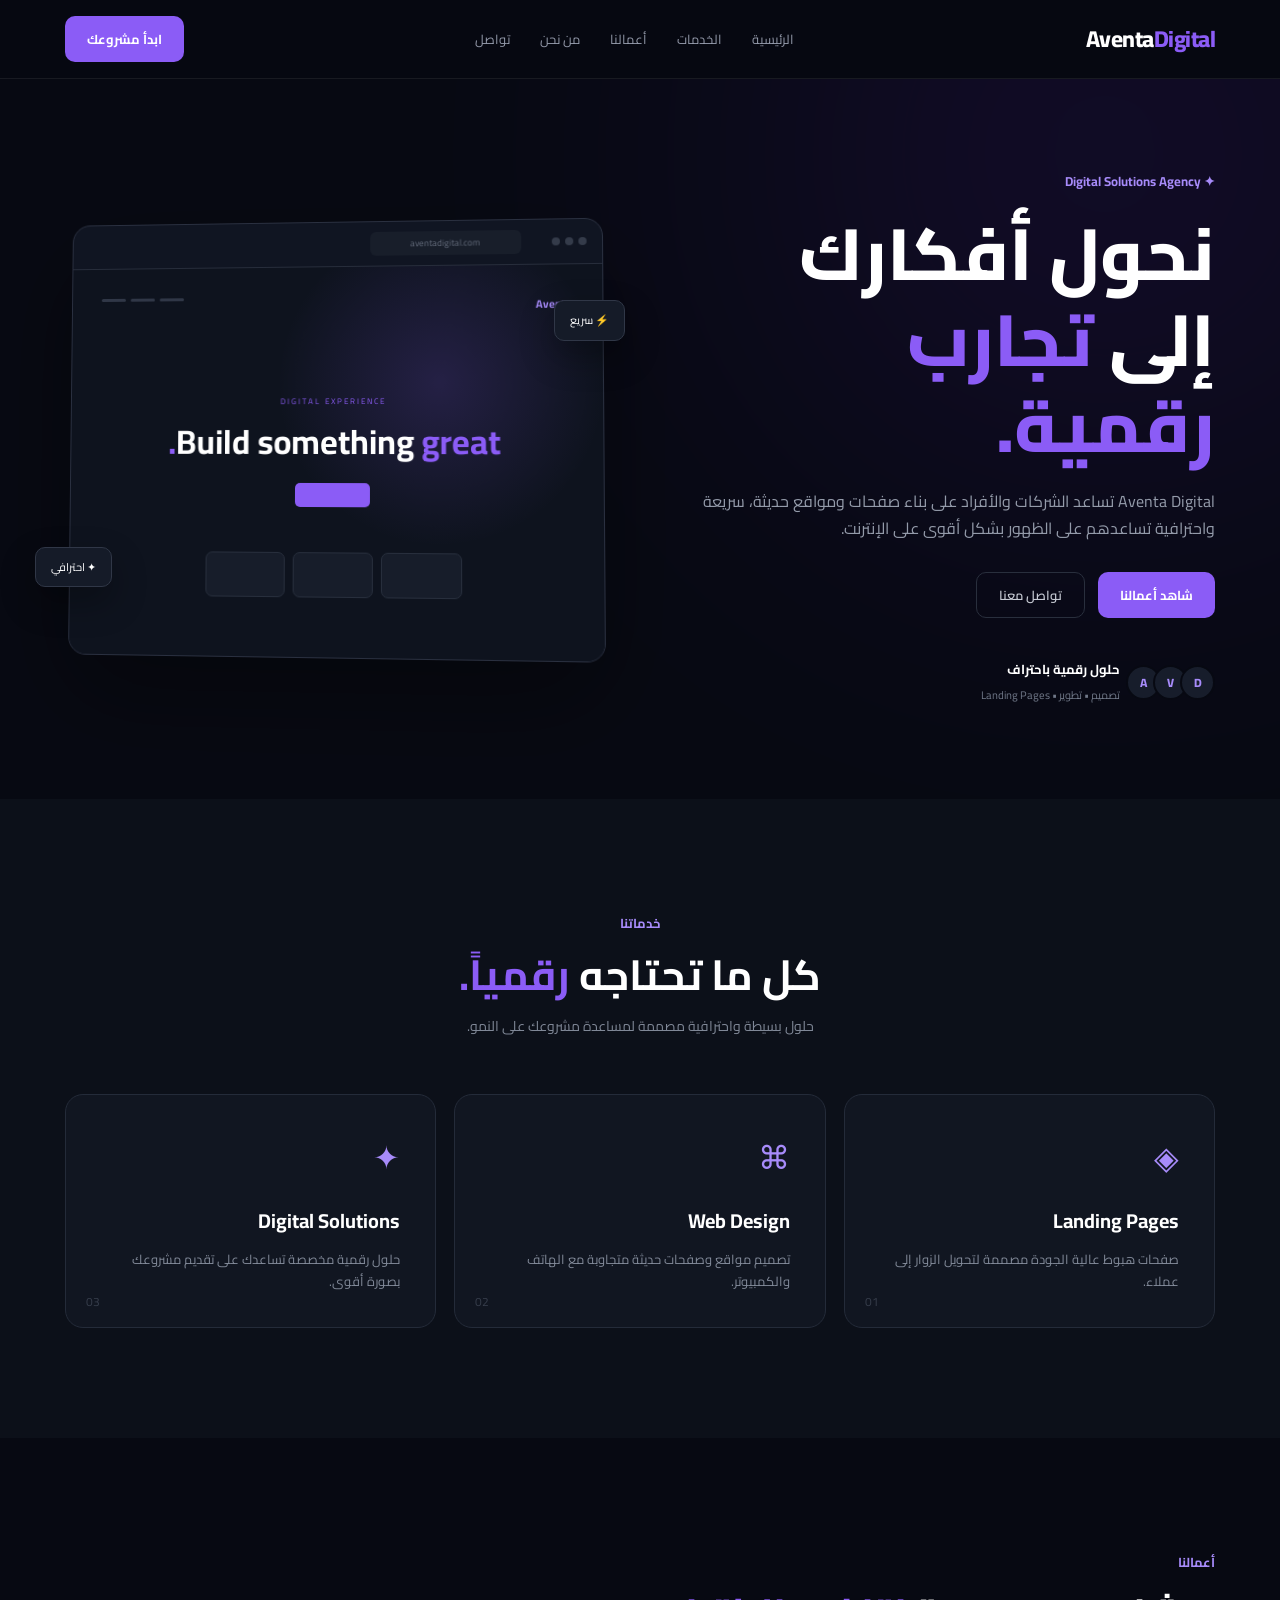
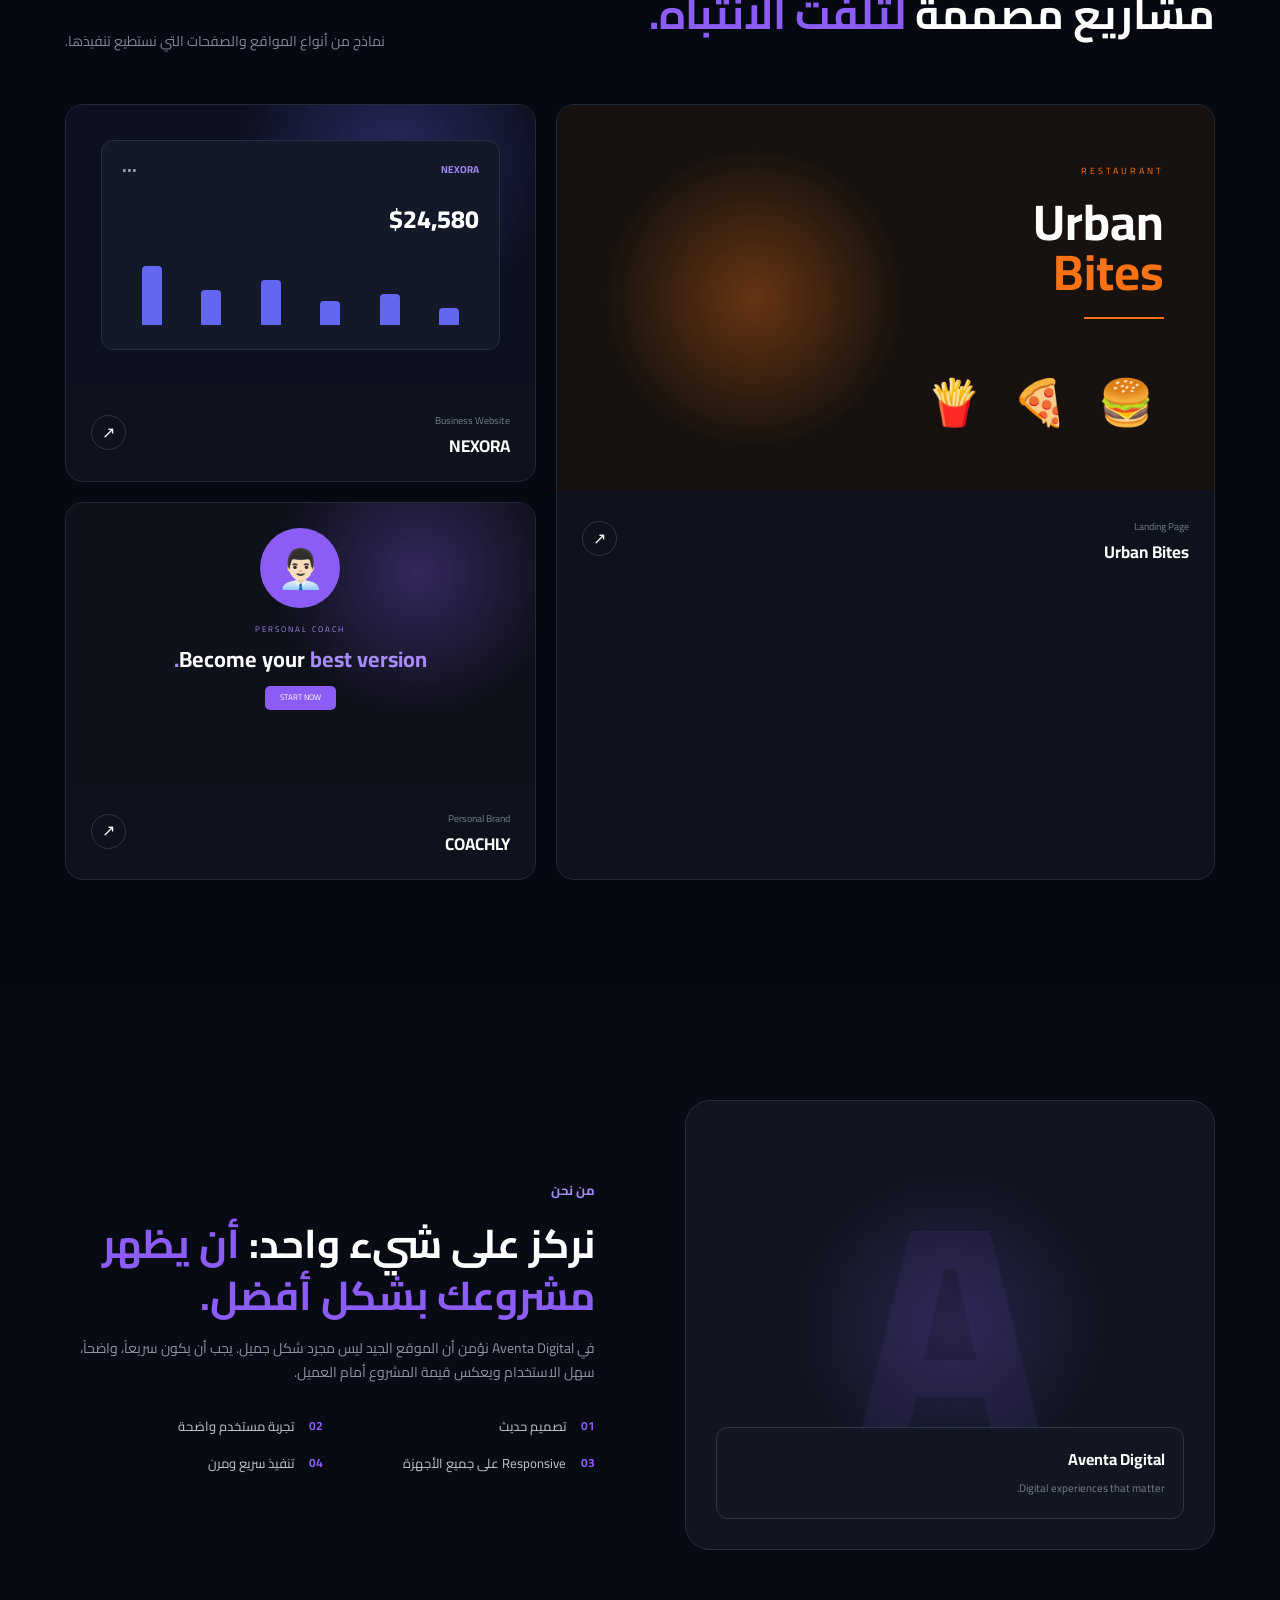
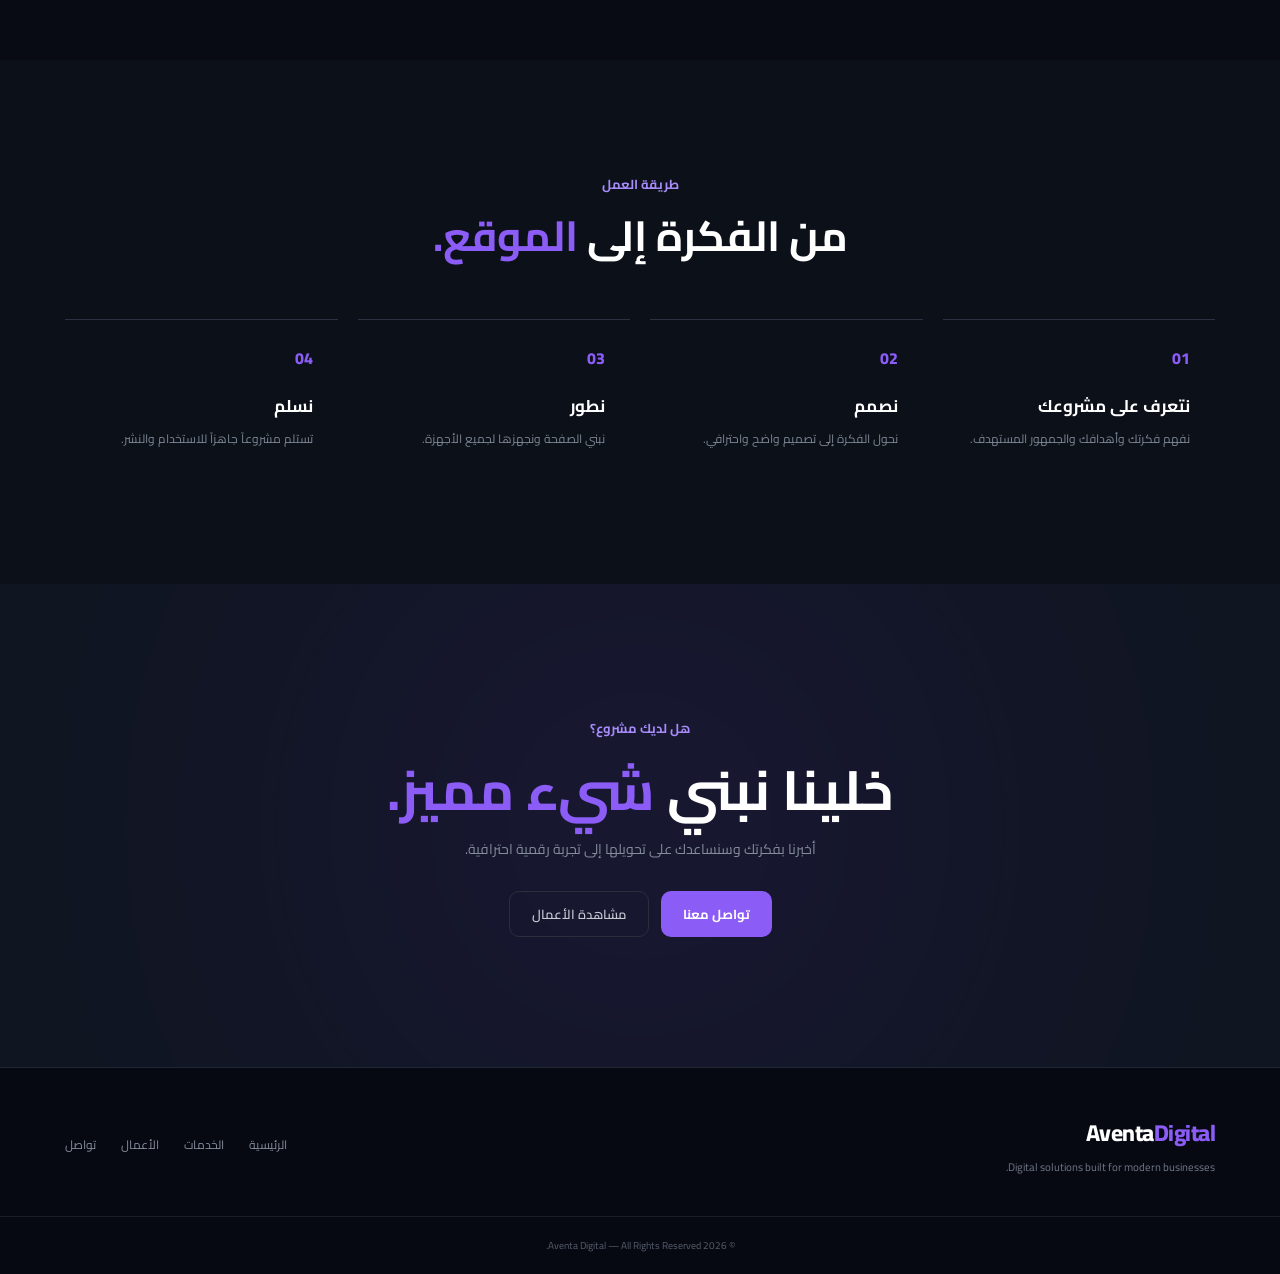
==== index.html @ 5acb4239 "Add files via upload" ====
<!DOCTYPE html>
<html lang="ar" dir="rtl">
<head>
    <meta charset="UTF-8">
    <meta name="viewport" content="width=device-width, initial-scale=1.0">

    <title>Aventa Digital | Digital Agency</title>

    <link rel="stylesheet" href="style.css">
</head>

<body>

<header class="navbar">

    <div class="container nav-content">

        <a href="#home" class="logo">
            Aventa<span>Digital</span>
        </a>

        <nav id="navMenu">
            <a href="#home">الرئيسية</a>
            <a href="#services">الخدمات</a>
            <a href="#projects">أعمالنا</a>
            <a href="#about">من نحن</a>
            <a href="#contact">تواصل</a>
        </nav>

        <a href="#contact" class="nav-btn">
            ابدأ مشروعك
        </a>

        <button class="menu-btn" id="menuBtn">☰</button>

    </div>

</header>


<!-- HERO -->

<section class="hero" id="home">

    <div class="hero-bg"></div>

    <div class="container hero-content">

        <div class="hero-text">

            <div class="badge">
                ✦ Digital Solutions Agency
            </div>

            <h1>
                نحول أفكارك إلى
                <span>تجارب رقمية.</span>
            </h1>

            <p>
                Aventa Digital تساعد الشركات والأفراد على بناء
                صفحات ومواقع حديثة، سريعة واحترافية تساعدهم
                على الظهور بشكل أقوى على الإنترنت.
            </p>

            <div class="hero-buttons">

                <a href="#projects" class="primary-btn">
                    شاهد أعمالنا
                </a>

                <a href="#contact" class="secondary-btn">
                    تواصل معنا
                </a>

            </div>

            <div class="trust">

                <div class="avatars">
                    <span>A</span>
                    <span>V</span>
                    <span>D</span>
                </div>

                <div>
                    <strong>حلول رقمية باحتراف</strong>
                    <small>تصميم • تطوير • Landing Pages</small>
                </div>

            </div>

        </div>


        <div class="hero-visual">

            <div class="browser">

                <div class="browser-top">

                    <div class="dots">
                        <i></i>
                        <i></i>
                        <i></i>
                    </div>

                    <div class="address">
                        aventadigital.com
                    </div>

                </div>

                <div class="browser-body">

                    <div class="mini-nav">
                        <strong>Aventa</strong>

                        <div>
                            <span></span>
                            <span></span>
                            <span></span>
                        </div>
                    </div>

                    <div class="mini-content">

                        <small>DIGITAL EXPERIENCE</small>

                        <h3>
                            Build something
                            <b>great.</b>
                        </h3>

                        <div class="mini-button"></div>

                        <div class="mini-cards">

                            <div></div>
                            <div></div>
                            <div></div>

                        </div>

                    </div>

                </div>

            </div>

            <div class="floating-card card-a">
                ⚡ سريع
            </div>

            <div class="floating-card card-b">
                ✦ احترافي
            </div>

        </div>

    </div>

</section>


<!-- SERVICES -->

<section class="section dark-section" id="services">

    <div class="container">

        <div class="section-heading">

            <span class="section-label">
                خدماتنا
            </span>

            <h2>
                كل ما تحتاجه
                <span>رقمياً.</span>
            </h2>

            <p>
                حلول بسيطة واحترافية مصممة لمساعدة مشروعك على النمو.
            </p>

        </div>


        <div class="services-grid">

            <div class="service-card">

                <div class="icon">◈</div>

                <h3>Landing Pages</h3>

                <p>
                    صفحات هبوط عالية الجودة مصممة لتحويل الزوار
                    إلى عملاء.
                </p>

                <span class="service-number">01</span>

            </div>


            <div class="service-card">

                <div class="icon">⌘</div>

                <h3>Web Design</h3>

                <p>
                    تصميم مواقع وصفحات حديثة متجاوبة مع الهاتف
                    والكمبيوتر.
                </p>

                <span class="service-number">02</span>

            </div>


            <div class="service-card">

                <div class="icon">✦</div>

                <h3>Digital Solutions</h3>

                <p>
                    حلول رقمية مخصصة تساعدك على تقديم مشروعك
                    بصورة أقوى.
                </p>

                <span class="service-number">03</span>

            </div>

        </div>

    </div>

</section>


<!-- PROJECTS -->

<section class="section" id="projects">

    <div class="container">

        <div class="section-top">

            <div>

                <span class="section-label">
                    أعمالنا
                </span>

                <h2>
                    مشاريع مصممة
                    <span>لتلفت الانتباه.</span>
                </h2>

            </div>

            <p>
                نماذج من أنواع المواقع والصفحات التي نستطيع تنفيذها.
            </p>

        </div>


        <div class="projects-grid">

            <!-- PROJECT 1 -->

<a href="projects/restaurant-landing/index.html" class="project project-large">
                <div class="project-preview restaurant">

                    <div class="preview-content">

                        <small>RESTAURANT</small>

                        <h3>
                            Urban<br>
                            <span>Bites</span>
                        </h3>

                        <div class="preview-line"></div>

                        <div class="food-circles">
                            🍔 🍕 🍟
                        </div>

                    </div>

                </div>

                <div class="project-info">

                    <div>
                        <span>Landing Page</span>
                        <h3>Urban Bites</h3>
                    </div>

                    <div class="arrow">↗</div>

                </div>

            </a>


            <!-- PROJECT 2 -->

<a href="projects/nexora/index.html" class="project">
                <div class="project-preview nexora">

                    <div class="dashboard">

                        <div class="dash-top">
                            <b>NEXORA</b>
                            <span>•••</span>
                        </div>

                        <div class="dash-number">
                            $24,580
                        </div>

                        <div class="chart">
                            <span></span>
                            <span></span>
                            <span></span>
                            <span></span>
                            <span></span>
                            <span></span>
                        </div>

                    </div>

                </div>

                <div class="project-info">

                    <div>
                        <span>Business Website</span>
                        <h3>NEXORA</h3>
                    </div>

                    <div class="arrow">↗</div>

                </div>

            </a>


            <!-- PROJECT 3 -->

<a href="projects/coachly/index.html" class="project">
                <div class="project-preview coachly">

                    <div class="coach-preview">

                        <div class="coach-circle">
                            👨🏻‍💼
                        </div>

                        <small>PERSONAL COACH</small>

                        <h3>
                            Become your
                            <span>best version.</span>
                        </h3>

                        <div class="coach-button">
                            START NOW
                        </div>

                    </div>

                </div>

                <div class="project-info">

                    <div>
                        <span>Personal Brand</span>
                        <h3>COACHLY</h3>
                    </div>

                    <div class="arrow">↗</div>

                </div>

            </a>

        </div>

    </div>

</section>


<!-- ABOUT -->

<section class="section about-section" id="about">

    <div class="container about-grid">

        <div class="about-visual">

            <div class="big-letter">
                A
            </div>

            <div class="about-card">

                <strong>Aventa Digital</strong>

                <span>
                    Digital experiences that matter.
                </span>

            </div>

        </div>


        <div class="about-text">

            <span class="section-label">
                من نحن
            </span>

            <h2>
                نركز على شيء واحد:
                <span>أن يظهر مشروعك بشكل أفضل.</span>
            </h2>

            <p>
                في Aventa Digital نؤمن أن الموقع الجيد ليس مجرد
                شكل جميل. يجب أن يكون سريعاً، واضحاً، سهل الاستخدام
                ويعكس قيمة المشروع أمام العميل.
            </p>

            <div class="about-list">

                <div>
                    <b>01</b>
                    <span>تصميم حديث</span>
                </div>

                <div>
                    <b>02</b>
                    <span>تجربة مستخدم واضحة</span>
                </div>

                <div>
                    <b>03</b>
                    <span>Responsive على جميع الأجهزة</span>
                </div>

                <div>
                    <b>04</b>
                    <span>تنفيذ سريع ومرن</span>
                </div>

            </div>

        </div>

    </div>

</section>


<!-- PROCESS -->

<section class="section dark-section">

    <div class="container">

        <div class="section-heading">

            <span class="section-label">
                طريقة العمل
            </span>

            <h2>
                من الفكرة إلى
                <span>الموقع.</span>
            </h2>

        </div>


        <div class="process">

            <div class="process-item">

                <div class="number">01</div>

                <h3>نتعرف على مشروعك</h3>

                <p>
                    نفهم فكرتك وأهدافك والجمهور المستهدف.
                </p>

            </div>


            <div class="process-item">

                <div class="number">02</div>

                <h3>نصمم</h3>

                <p>
                    نحول الفكرة إلى تصميم واضح واحترافي.
                </p>

            </div>


            <div class="process-item">

                <div class="number">03</div>

                <h3>نطور</h3>

                <p>
                    نبني الصفحة ونجهزها لجميع الأجهزة.
                </p>

            </div>


            <div class="process-item">

                <div class="number">04</div>

                <h3>نسلم</h3>

                <p>
                    تستلم مشروعاً جاهزاً للاستخدام والنشر.
                </p>

            </div>

        </div>

    </div>

</section>


<!-- CTA -->

<section class="cta" id="contact">

    <div class="cta-glow"></div>

    <div class="container cta-content">

        <span class="section-label">
            هل لديك مشروع؟
        </span>

        <h2>
            خلينا نبني
            <span>شيء مميز.</span>
        </h2>

        <p>
            أخبرنا بفكرتك وسنساعدك على تحويلها إلى تجربة رقمية
            احترافية.
        </p>

        <div class="cta-buttons">

            <a href="mailto:hello@aventadigital.com" class="primary-btn">
                تواصل معنا
            </a>

            <a href="#projects" class="secondary-btn">
                مشاهدة الأعمال
            </a>

        </div>

    </div>

</section>


<!-- FOOTER -->

<footer>

    <div class="container footer-content">

        <div>

            <div class="logo">
                Aventa<span>Digital</span>
            </div>

            <p>
                Digital solutions built for modern businesses.
            </p>

        </div>


        <div class="footer-links">

            <a href="#home">الرئيسية</a>
            <a href="#services">الخدمات</a>
            <a href="#projects">الأعمال</a>
            <a href="#contact">تواصل</a>

        </div>

    </div>


    <div class="copyright">

        © 2026 Aventa Digital — All Rights Reserved.

    </div>

</footer>


<script src="script.js"></script>

</body>
</html>
---- style.css ----
@import url('https://fonts.googleapis.com/css2?family=Cairo:wght@400;500;600;700;800&display=swap');

* {
    margin: 0;
    padding: 0;
    box-sizing: border-box;
}

html {
    scroll-behavior: smooth;
}

body {
    font-family: 'Cairo', sans-serif;
    background: #070912;
    color: white;
    line-height: 1.7;
}

a {
    color: inherit;
    text-decoration: none;
}

.container {
    width: min(1150px, 92%);
    margin: auto;
}


/* NAVBAR */

.navbar {
    position: sticky;
    top: 0;
    z-index: 999;
    background: rgba(7, 9, 18, .88);
    backdrop-filter: blur(18px);
    border-bottom: 1px solid rgba(255,255,255,.07);
}

.nav-content {
    height: 78px;
    display: flex;
    align-items: center;
    justify-content: space-between;
}

.logo {
    font-size: 23px;
    font-weight: 800;
    letter-spacing: -.5px;
}

.logo span {
    color: #8b5cf6;
}

nav {
    display: flex;
    gap: 30px;
}

nav a {
    color: #939aaa;
    font-size: 13px;
    transition: .3s;
}

nav a:hover {
    color: white;
}

.nav-btn,
.primary-btn {
    background: #8b5cf6;
    padding: 12px 22px;
    border-radius: 10px;
    font-weight: 700;
    font-size: 13px;
    transition: .3s;
}

.nav-btn:hover,
.primary-btn:hover {
    transform: translateY(-3px);
    box-shadow: 0 15px 35px rgba(139,92,246,.25);
}

.menu-btn {
    display: none;
    border: 0;
    background: transparent;
    color: white;
    font-size: 28px;
}


/* HERO */

.hero {
    min-height: 720px;
    display: flex;
    align-items: center;
    position: relative;
    overflow: hidden;
}

.hero-bg {
    position: absolute;
    width: 650px;
    height: 650px;
    border-radius: 50%;
    background: #6d28d9;
    filter: blur(180px);
    opacity: .14;
    top: -250px;
    right: -150px;
}

.hero-content {
    position: relative;
    z-index: 2;
    display: grid;
    grid-template-columns: 1fr 1fr;
    gap: 80px;
    align-items: center;
}

.badge,
.section-label {
    color: #a78bfa;
    font-size: 13px;
    font-weight: 700;
}

.hero h1 {
    font-size: clamp(45px, 6vw, 72px);
    line-height: 1.2;
    margin: 18px 0;
    font-weight: 800;
}

.hero h1 span,
.section-heading h2 span,
.section-top h2 span,
.about-text h2 span,
.cta h2 span {
    color: #8b5cf6;
}

.hero-text > p {
    color: #949baa;
    max-width: 600px;
    font-size: 16px;
}

.hero-buttons {
    display: flex;
    gap: 13px;
    margin-top: 30px;
}

.secondary-btn {
    border: 1px solid #292f3d;
    padding: 11px 22px;
    border-radius: 10px;
    color: #c6cad3;
    font-size: 13px;
    font-weight: 600;
}

.trust {
    margin-top: 40px;
    display: flex;
    align-items: center;
    gap: 14px;
}

.avatars {
    display: flex;
    direction: ltr;
}

.avatars span {
    width: 35px;
    height: 35px;
    border-radius: 50%;
    display: flex;
    align-items: center;
    justify-content: center;
    background: #171d2b;
    border: 2px solid #070912;
    color: #a78bfa;
    font-size: 12px;
    font-weight: 800;
    margin-left: -8px;
}

.trust strong {
    display: block;
    font-size: 13px;
}

.trust small {
    color: #707888;
    font-size: 11px;
}


/* HERO VISUAL */

.hero-visual {
    position: relative;
}

.browser {
    border: 1px solid #2a3040;
    border-radius: 18px;
    overflow: hidden;
    background: #101522;
    box-shadow: 0 40px 100px rgba(0,0,0,.4);
    transform: perspective(1000px) rotateY(-4deg) rotateX(2deg);
}

.browser-top {
    height: 45px;
    border-bottom: 1px solid #272d3b;
    display: flex;
    align-items: center;
    padding: 0 15px;
    gap: 30px;
}

.dots {
    display: flex;
    gap: 5px;
}

.dots i {
    width: 8px;
    height: 8px;
    border-radius: 50%;
    background: #343b4a;
}

.address {
    background: #181e2a;
    border-radius: 6px;
    color: #646c7c;
    font-size: 9px;
    padding: 4px 40px;
}

.browser-body {
    padding: 30px;
    min-height: 390px;
    background:
        radial-gradient(circle at 70% 30%, rgba(139,92,246,.18), transparent 35%),
        #0e131e;
}

.mini-nav {
    display: flex;
    justify-content: space-between;
    font-size: 11px;
}

.mini-nav strong {
    color: #a78bfa;
}

.mini-nav div {
    display: flex;
    gap: 5px;
}

.mini-nav span {
    width: 25px;
    height: 3px;
    background: #303747;
    border-radius: 5px;
}

.mini-content {
    margin-top: 70px;
    text-align: center;
}

.mini-content small {
    color: #8b5cf6;
    font-size: 8px;
    letter-spacing: 2px;
}

.mini-content h3 {
    font-size: 34px;
    line-height: 1.2;
    margin: 10px 0 20px;
}

.mini-content h3 b {
    color: #8b5cf6;
}

.mini-button {
    width: 75px;
    height: 24px;
    margin: auto;
    border-radius: 5px;
    background: #8b5cf6;
}

.mini-cards {
    display: flex;
    justify-content: center;
    gap: 8px;
    margin-top: 45px;
}

.mini-cards div {
    width: 80px;
    height: 45px;
    background: #171d2a;
    border: 1px solid #282f3d;
    border-radius: 7px;
}

.floating-card {
    position: absolute;
    background: #151b28;
    border: 1px solid #303747;
    border-radius: 10px;
    padding: 10px 15px;
    font-size: 11px;
    box-shadow: 0 15px 35px rgba(0,0,0,.3);
}

.card-a {
    right: -25px;
    top: 80px;
}

.card-b {
    left: -30px;
    bottom: 70px;
}


/* GENERAL SECTIONS */

.section {
    padding: 110px 0;
}

.dark-section {
    background: #0c1019;
}

.section-heading {
    text-align: center;
    max-width: 650px;
    margin: 0 auto 55px;
}

.section-heading h2,
.section-top h2 {
    font-size: 42px;
    line-height: 1.3;
    margin: 12px 0;
}

.section-heading p,
.section-top p {
    color: #808897;
    font-size: 14px;
}


/* SERVICES */

.services-grid {
    display: grid;
    grid-template-columns: repeat(3,1fr);
    gap: 18px;
}

.service-card {
    position: relative;
    padding: 35px;
    background: #111621;
    border: 1px solid #242b39;
    border-radius: 18px;
    overflow: hidden;
    transition: .3s;
}

.service-card:hover {
    transform: translateY(-6px);
    border-color: #8b5cf6;
}

.icon {
    font-size: 32px;
    color: #a78bfa;
    margin-bottom: 20px;
}

.service-card h3 {
    font-size: 20px;
}

.service-card p {
    color: #828a99;
    font-size: 13px;
    margin-top: 10px;
}

.service-number {
    position: absolute;
    left: 20px;
    bottom: 15px;
    font-size: 12px;
    color: #363d4b;
}


/* PROJECTS */

.section-top {
    display: flex;
    align-items: end;
    justify-content: space-between;
    margin-bottom: 50px;
}

.section-top p {
    max-width: 350px;
}

.projects-grid {
    display: grid;
    grid-template-columns: 1.4fr 1fr;
    gap: 20px;
}

.project {
    background: #0d121c;
    border: 1px solid #242b39;
    border-radius: 18px;
    overflow: hidden;
    transition: .3s;
}

.project:hover {
    transform: translateY(-7px);
    border-color: #8b5cf6;
}

.project-large {
    grid-row: span 2;
}

.project-preview {
    min-height: 280px;
    position: relative;
    overflow: hidden;
}

.restaurant {
    background:
        radial-gradient(circle at 30% 50%, rgba(249,115,22,.35), transparent 30%),
        #17120f;
}

.preview-content {
    padding: 50px;
}

.preview-content small {
    color: #f97316;
    font-size: 9px;
    letter-spacing: 3px;
}

.preview-content h3 {
    font-size: 50px;
    line-height: 1;
    margin-top: 15px;
}

.preview-content h3 span {
    color: #f97316;
}

.preview-line {
    width: 80px;
    height: 2px;
    background: #f97316;
    margin-top: 20px;
}

.food-circles {
    font-size: 45px;
    margin-top: 45px;
    letter-spacing: 10px;
}

.nexora {
    background:
        radial-gradient(circle at 70% 20%, rgba(99,102,241,.3), transparent 40%),
        #0d1020;
    padding: 35px;
}

.dashboard {
    height: 210px;
    background: #14192a;
    border: 1px solid #292f46;
    border-radius: 12px;
    padding: 20px;
}

.dash-top {
    display: flex;
    justify-content: space-between;
    color: #9ca3af;
    font-size: 10px;
}

.dash-top b {
    color: #a78bfa;
}

.dash-number {
    font-size: 25px;
    font-weight: 800;
    margin-top: 20px;
}

.chart {
    height: 70px;
    display: flex;
    align-items: end;
    justify-content: space-around;
    margin-top: 15px;
}

.chart span {
    width: 20px;
    border-radius: 4px 4px 0 0;
    background: #6366f1;
}

.chart span:nth-child(1) { height: 25%; }
.chart span:nth-child(2) { height: 45%; }
.chart span:nth-child(3) { height: 35%; }
.chart span:nth-child(4) { height: 65%; }
.chart span:nth-child(5) { height: 50%; }
.chart span:nth-child(6) { height: 85%; }

.coachly {
    background:
        radial-gradient(circle at 75% 25%, rgba(139,92,246,.3), transparent 35%),
        #0e101a;
    padding: 25px;
}

.coach-preview {
    text-align: center;
}

.coach-circle {
    width: 80px;
    height: 80px;
    border-radius: 50%;
    background: #8b5cf6;
    display: flex;
    align-items: center;
    justify-content: center;
    font-size: 38px;
    margin: auto;
}

.coach-preview small {
    display: block;
    margin-top: 15px;
    color: #9c8bea;
    font-size: 8px;
    letter-spacing: 2px;
}

.coach-preview h3 {
    font-size: 22px;
    line-height: 1.3;
    margin: 8px 0;
}

.coach-preview h3 span {
    color: #a78bfa;
}

.coach-button {
    display: inline-block;
    padding: 5px 15px;
    background: #8b5cf6;
    border-radius: 5px;
    font-size: 8px;
}

.project-info {
    padding: 20px 25px;
    display: flex;
    align-items: center;
    justify-content: space-between;
}

.project-info span {
    color: #727b8a;
    font-size: 10px;
}

.project-info h3 {
    font-size: 17px;
}

.arrow {
    width: 35px;
    height: 35px;
    border: 1px solid #303747;
    border-radius: 50%;
    display: flex;
    align-items: center;
    justify-content: center;
}


/* ABOUT */

.about-section {
    background: #080b13;
}

.about-grid {
    display: grid;
    grid-template-columns: 1fr 1fr;
    gap: 90px;
    align-items: center;
}

.about-visual {
    height: 450px;
    border: 1px solid #272e3c;
    border-radius: 25px;
    position: relative;
    display: flex;
    align-items: center;
    justify-content: center;
    overflow: hidden;
    background:
        radial-gradient(circle, rgba(139,92,246,.2), transparent 45%),
        #101520;
}

.big-letter {
    font-size: 300px;
    font-weight: 800;
    color: rgba(139,92,246,.08);
}

.about-card {
    position: absolute;
    bottom: 30px;
    right: 30px;
    left: 30px;
    background: rgba(18,23,34,.9);
    border: 1px solid #303747;
    padding: 18px;
    border-radius: 12px;
}

.about-card strong {
    display: block;
}

.about-card span {
    color: #737c8b;
    font-size: 11px;
}

.about-text h2 {
    font-size: 40px;
    line-height: 1.3;
    margin: 15px 0;
}

.about-text > p {
    color: #8c94a2;
    font-size: 14px;
}

.about-list {
    display: grid;
    grid-template-columns: 1fr 1fr;
    gap: 15px;
    margin-top: 30px;
}

.about-list div {
    display: flex;
    align-items: center;
    gap: 15px;
}

.about-list b {
    color: #8b5cf6;
    font-size: 12px;
}

.about-list span {
    font-size: 13px;
    color: #c2c7d0;
}


/* PROCESS */

.process {
    display: grid;
    grid-template-columns: repeat(4,1fr);
    gap: 20px;
}

.process-item {
    padding: 25px;
    border-top: 1px solid #2a3140;
}

.number {
    color: #8b5cf6;
    font-weight: 800;
    margin-bottom: 20px;
}

.process-item h3 {
    font-size: 17px;
}

.process-item p {
    color: #7e8795;
    font-size: 12px;
    margin-top: 8px;
}


/* CTA */

.cta {
    position: relative;
    padding: 130px 0;
    text-align: center;
    overflow: hidden;
    background: #101522;
}

.cta-glow {
    position: absolute;
    width: 500px;
    height: 500px;
    border-radius: 50%;
    background: #7c3aed;
    filter: blur(180px);
    opacity: .15;
    left: 50%;
    top: 50%;
    transform: translate(-50%,-50%);
}

.cta-content {
    position: relative;
}

.cta h2 {
    font-size: 55px;
    line-height: 1.2;
    margin: 15px 0;
}

.cta p {
    color: #858d9d;
    max-width: 600px;
    margin: 0 auto 30px;
    font-size: 14px;
}

.cta-buttons {
    display: flex;
    justify-content: center;
    gap: 12px;
}


/* FOOTER */

footer {
    padding-top: 45px;
    background: #070912;
    border-top: 1px solid #202632;
}

.footer-content {
    display: flex;
    justify-content: space-between;
    align-items: center;
    padding-bottom: 40px;
}

.footer-content p {
    color: #6f7786;
    font-size: 11px;
    margin-top: 5px;
}

.footer-links {
    display: flex;
    gap: 25px;
}

.footer-links a {
    color: #858d9c;
    font-size: 12px;
}

.copyright {
    border-top: 1px solid #181e29;
    padding: 20px;
    text-align: center;
    color: #555d6b;
    font-size: 10px;
}


/* MOBILE */

@media(max-width:850px) {

    nav {
        display: none;
        position: absolute;
        top: 78px;
        right: 0;
        width: 100%;
        background: #0b0f18;
        padding: 25px;
        flex-direction: column;
        gap: 20px;
        border-bottom: 1px solid #252c39;
    }

    nav.active {
        display: flex;
    }

    .nav-btn {
        display: none;
    }

    .menu-btn {
        display: block;
    }

    .hero-content,
    .about-grid {
        grid-template-columns: 1fr;
    }

    .hero {
        padding: 80px 0;
    }

    .hero-content {
        gap: 60px;
    }

    .services-grid {
        grid-template-columns: 1fr;
    }

    .projects-grid {
        grid-template-columns: 1fr;
    }

    .project-large {
        grid-row: auto;
    }

    .section-top {
        flex-direction: column;
        align-items: flex-start;
        gap: 20px;
    }

    .process {
        grid-template-columns: 1fr 1fr;
    }

    .cta h2 {
        font-size: 40px;
    }

    .footer-content {
        flex-direction: column;
        gap: 25px;
        text-align: center;
    }
}


@media(max-width:500px) {

    .hero h1 {
        font-size: 42px;
    }

    .hero-buttons,
    .cta-buttons {
        flex-direction: column;
    }

    .hero-buttons a,
    .cta-buttons a {
        text-align: center;
    }

    .browser-body {
        min-height: 320px;
    }

    .mini-content {
        margin-top: 45px;
    }

    .mini-content h3 {
        font-size: 25px;
    }

    .floating-card {
        display: none;
    }

    .section-heading h2,
    .section-top h2,
    .about-text h2 {
        font-size: 34px;
    }

    .process {
        grid-template-columns: 1fr;
    }

    .about-list {
        grid-template-columns: 1fr;
    }

    .footer-links {
        flex-wrap: wrap;
        justify-content: center;
    }
}
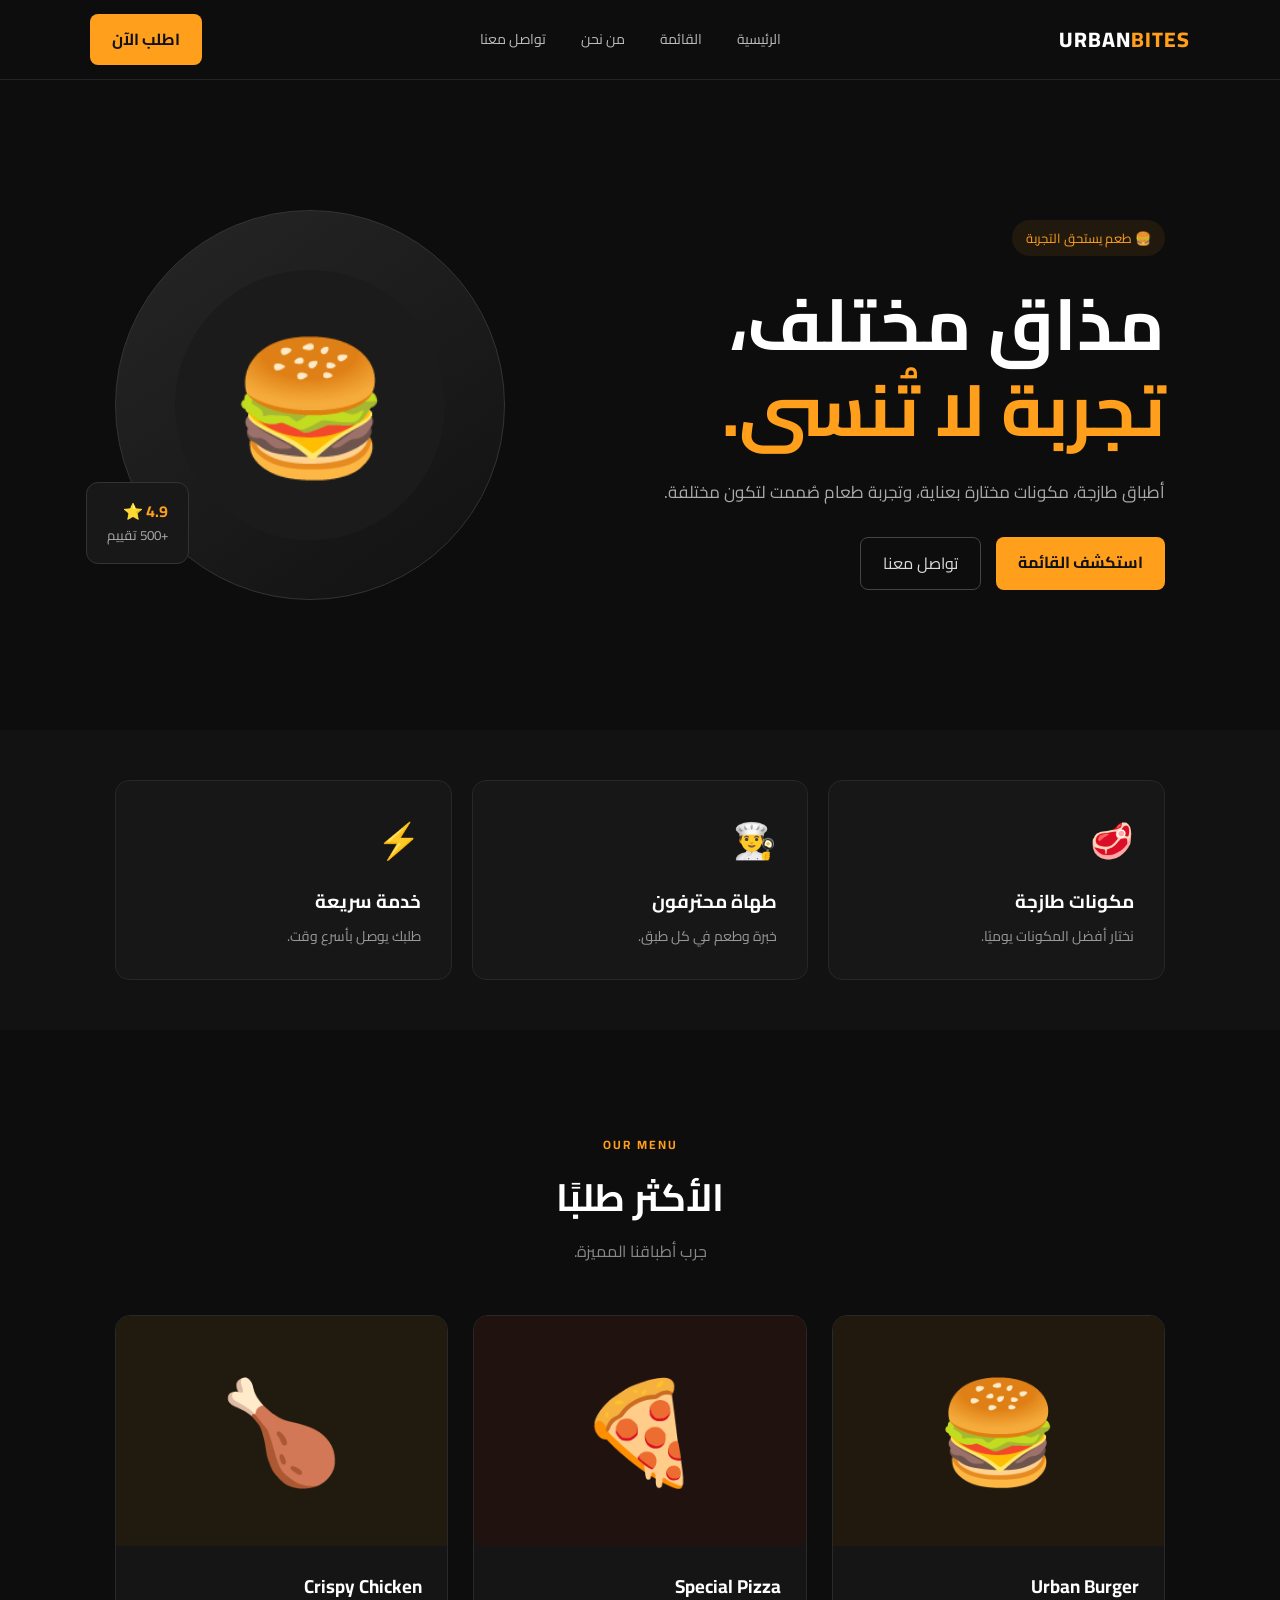
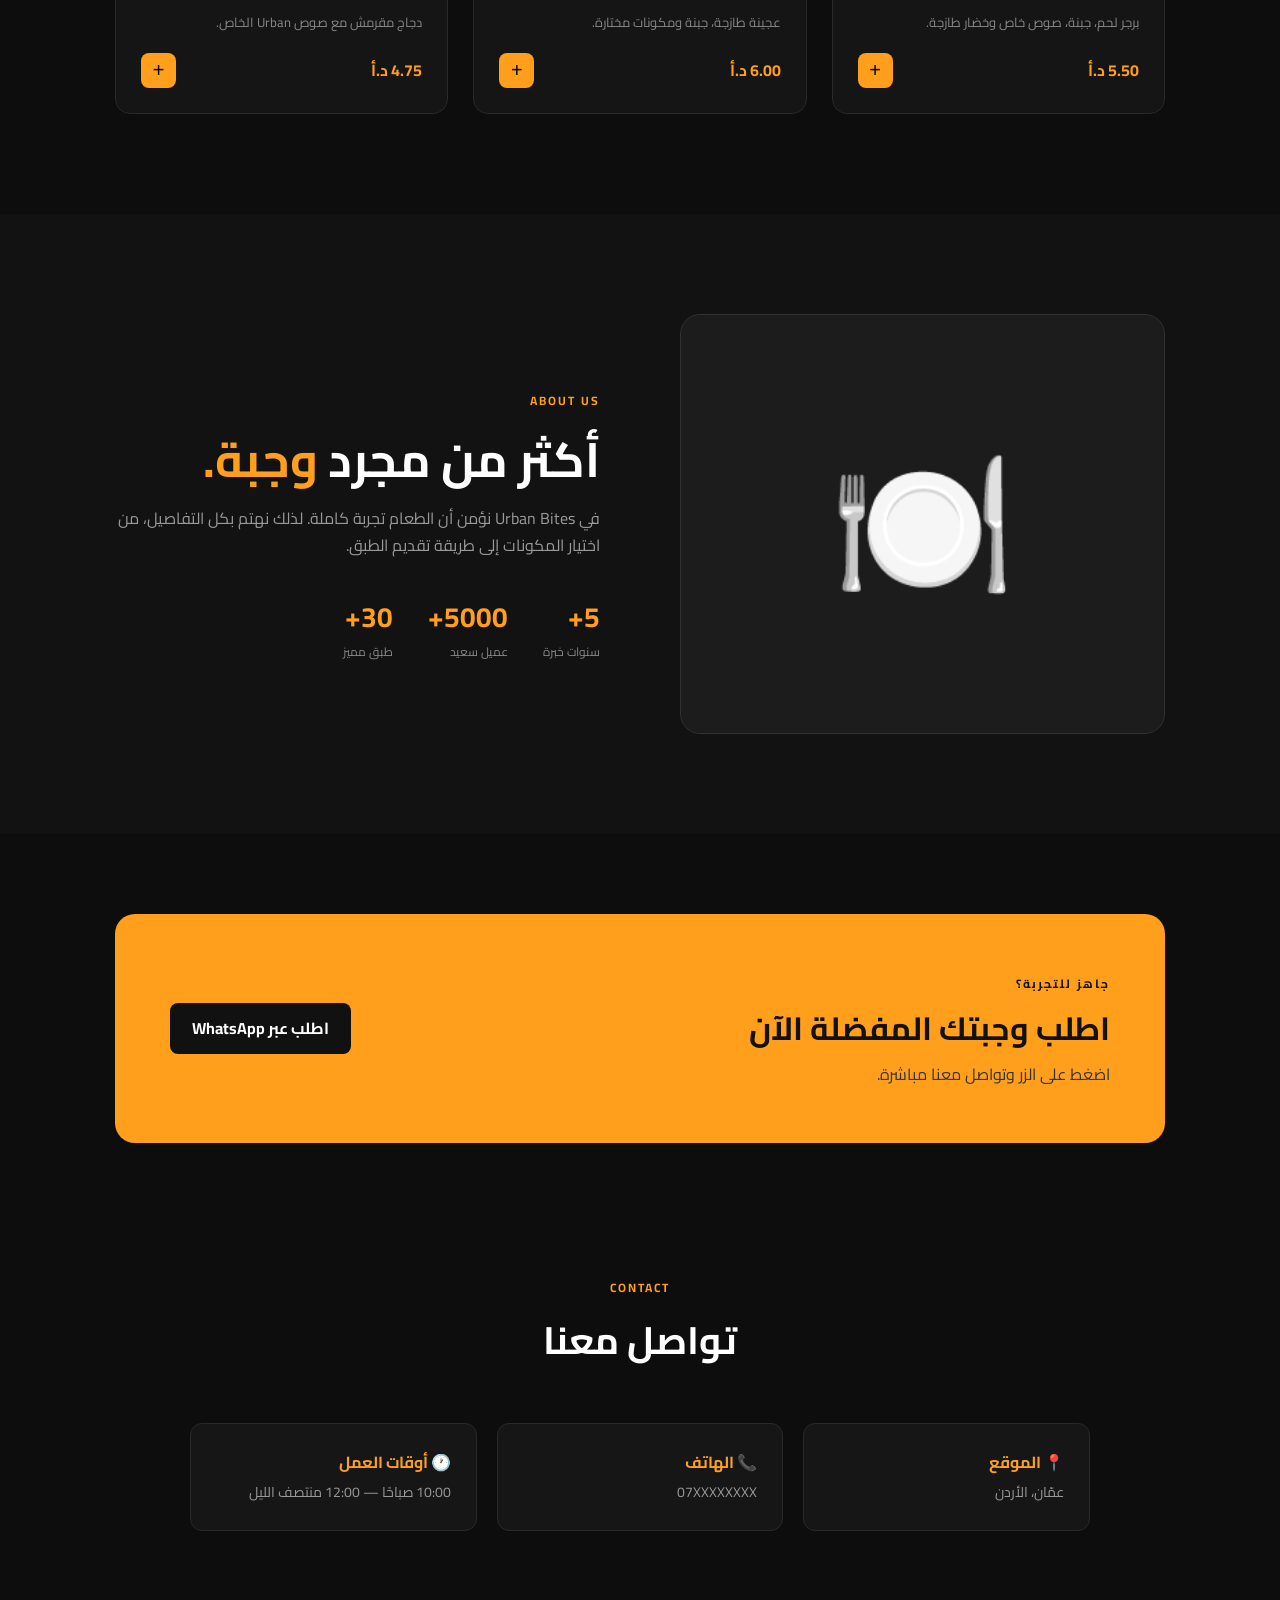
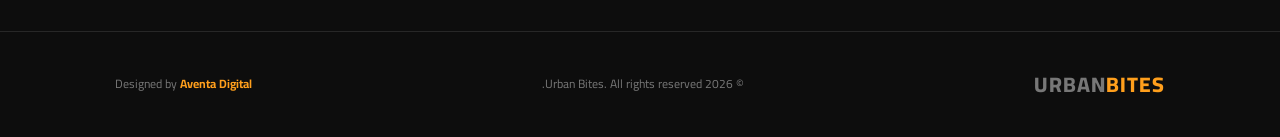
==== commit e7463876: "Add files via upload" ====
--- a/index.html
+++ b/index.html
@@ -4,635 +4,271 @@
     <meta charset="UTF-8">
     <meta name="viewport" content="width=device-width, initial-scale=1.0">
 
-    <title>Aventa Digital | Digital Agency</title>
+    <title>Urban Bites | مطعم عصري</title>
 
     <link rel="stylesheet" href="style.css">
 </head>
 
 <body>
 
-<header class="navbar">
-
-    <div class="container nav-content">
-
-        <a href="#home" class="logo">
-            Aventa<span>Digital</span>
+    <!-- Navbar -->
+    <header class="navbar">
+        <div class="logo">URBAN<span>BITES</span></div>
+
+        <nav id="nav">
+            <a href="#home">الرئيسية</a>
+            <a href="#menu">القائمة</a>
+            <a href="#about">من نحن</a>
+            <a href="#contact">تواصل معنا</a>
+        </nav>
+
+        <a href="#contact" class="nav-btn">اطلب الآن</a>
+
+        <button class="menu-btn" onclick="toggleMenu()">☰</button>
+    </header>
+
+
+    <!-- Hero -->
+    <section class="hero" id="home">
+
+        <div class="hero-content">
+
+            <span class="badge">🍔 طعم يستحق التجربة</span>
+
+            <h1>
+                مذاق مختلف،
+                <span>تجربة لا تُنسى.</span>
+            </h1>
+
+            <p>
+                أطباق طازجة، مكونات مختارة بعناية،
+                وتجربة طعام صُممت لتكون مختلفة.
+            </p>
+
+            <div class="hero-buttons">
+                <a href="#menu" class="primary-btn">استكشف القائمة</a>
+                <a href="#contact" class="secondary-btn">تواصل معنا</a>
+            </div>
+
+        </div>
+
+        <div class="hero-card">
+
+            <div class="food-circle">
+                🍔
+            </div>
+
+            <div class="floating-card">
+                <strong>4.9 ⭐</strong>
+                <small>+500 تقييم</small>
+            </div>
+
+        </div>
+
+    </section>
+
+
+    <!-- Features -->
+    <section class="features">
+
+        <div class="feature">
+            <div class="icon">🥩</div>
+            <h3>مكونات طازجة</h3>
+            <p>نختار أفضل المكونات يوميًا.</p>
+        </div>
+
+        <div class="feature">
+            <div class="icon">👨‍🍳</div>
+            <h3>طهاة محترفون</h3>
+            <p>خبرة وطعم في كل طبق.</p>
+        </div>
+
+        <div class="feature">
+            <div class="icon">⚡</div>
+            <h3>خدمة سريعة</h3>
+            <p>طلبك يوصل بأسرع وقت.</p>
+        </div>
+
+    </section>
+
+
+    <!-- Menu -->
+    <section class="menu-section" id="menu">
+
+        <div class="section-title">
+            <span>OUR MENU</span>
+            <h2>الأكثر طلبًا</h2>
+            <p>جرب أطباقنا المميزة.</p>
+        </div>
+
+        <div class="menu-grid">
+
+            <div class="food-card">
+                <div class="food-image burger">🍔</div>
+
+                <div class="food-info">
+                    <h3>Urban Burger</h3>
+                    <p>برجر لحم، جبنة، صوص خاص وخضار طازجة.</p>
+
+                    <div class="food-bottom">
+                        <strong>5.50 د.أ</strong>
+                        <button>+</button>
+                    </div>
+                </div>
+            </div>
+
+
+            <div class="food-card">
+                <div class="food-image pizza">🍕</div>
+
+                <div class="food-info">
+                    <h3>Special Pizza</h3>
+                    <p>عجينة طازجة، جبنة ومكونات مختارة.</p>
+
+                    <div class="food-bottom">
+                        <strong>6.00 د.أ</strong>
+                        <button>+</button>
+                    </div>
+                </div>
+            </div>
+
+
+            <div class="food-card">
+                <div class="food-image chicken">🍗</div>
+
+                <div class="food-info">
+                    <h3>Crispy Chicken</h3>
+                    <p>دجاج مقرمش مع صوص Urban الخاص.</p>
+
+                    <div class="food-bottom">
+                        <strong>4.75 د.أ</strong>
+                        <button>+</button>
+                    </div>
+                </div>
+            </div>
+
+        </div>
+
+    </section>
+
+
+    <!-- About -->
+    <section class="about" id="about">
+
+        <div class="about-image">
+            🍽️
+        </div>
+
+        <div class="about-content">
+
+            <span>ABOUT US</span>
+
+            <h2>
+                أكثر من مجرد
+                <strong>وجبة.</strong>
+            </h2>
+
+            <p>
+                في Urban Bites نؤمن أن الطعام تجربة كاملة.
+                لذلك نهتم بكل التفاصيل، من اختيار المكونات
+                إلى طريقة تقديم الطبق.
+            </p>
+
+            <div class="stats">
+
+                <div>
+                    <strong>5+</strong>
+                    <span>سنوات خبرة</span>
+                </div>
+
+                <div>
+                    <strong>5000+</strong>
+                    <span>عميل سعيد</span>
+                </div>
+
+                <div>
+                    <strong>30+</strong>
+                    <span>طبق مميز</span>
+                </div>
+
+            </div>
+
+        </div>
+
+    </section>
+
+
+    <!-- CTA -->
+    <section class="cta">
+
+        <div>
+            <span>جاهز للتجربة؟</span>
+
+            <h2>
+                اطلب وجبتك المفضلة الآن
+            </h2>
+
+            <p>
+                اضغط على الزر وتواصل معنا مباشرة.
+            </p>
+        </div>
+
+        <a href="https://wa.me/962700000000" class="primary-btn">
+            اطلب عبر WhatsApp
         </a>
 
-        <nav id="navMenu">
-            <a href="#home">الرئيسية</a>
-            <a href="#services">الخدمات</a>
-            <a href="#projects">أعمالنا</a>
-            <a href="#about">من نحن</a>
-            <a href="#contact">تواصل</a>
-        </nav>
-
-        <a href="#contact" class="nav-btn">
-            ابدأ مشروعك
-        </a>
-
-        <button class="menu-btn" id="menuBtn">☰</button>
-
-    </div>
-
-</header>
-
-
-<!-- HERO -->
-
-<section class="hero" id="home">
-
-    <div class="hero-bg"></div>
-
-    <div class="container hero-content">
-
-        <div class="hero-text">
-
-            <div class="badge">
-                ✦ Digital Solutions Agency
-            </div>
-
-            <h1>
-                نحول أفكارك إلى
-                <span>تجارب رقمية.</span>
-            </h1>
-
-            <p>
-                Aventa Digital تساعد الشركات والأفراد على بناء
-                صفحات ومواقع حديثة، سريعة واحترافية تساعدهم
-                على الظهور بشكل أقوى على الإنترنت.
-            </p>
-
-            <div class="hero-buttons">
-
-                <a href="#projects" class="primary-btn">
-                    شاهد أعمالنا
-                </a>
-
-                <a href="#contact" class="secondary-btn">
-                    تواصل معنا
-                </a>
-
-            </div>
-
-            <div class="trust">
-
-                <div class="avatars">
-                    <span>A</span>
-                    <span>V</span>
-                    <span>D</span>
-                </div>
-
-                <div>
-                    <strong>حلول رقمية باحتراف</strong>
-                    <small>تصميم • تطوير • Landing Pages</small>
-                </div>
-
-            </div>
-
-        </div>
-
-
-        <div class="hero-visual">
-
-            <div class="browser">
-
-                <div class="browser-top">
-
-                    <div class="dots">
-                        <i></i>
-                        <i></i>
-                        <i></i>
-                    </div>
-
-                    <div class="address">
-                        aventadigital.com
-                    </div>
-
-                </div>
-
-                <div class="browser-body">
-
-                    <div class="mini-nav">
-                        <strong>Aventa</strong>
-
-                        <div>
-                            <span></span>
-                            <span></span>
-                            <span></span>
-                        </div>
-                    </div>
-
-                    <div class="mini-content">
-
-                        <small>DIGITAL EXPERIENCE</small>
-
-                        <h3>
-                            Build something
-                            <b>great.</b>
-                        </h3>
-
-                        <div class="mini-button"></div>
-
-                        <div class="mini-cards">
-
-                            <div></div>
-                            <div></div>
-                            <div></div>
-
-                        </div>
-
-                    </div>
-
-                </div>
-
-            </div>
-
-            <div class="floating-card card-a">
-                ⚡ سريع
-            </div>
-
-            <div class="floating-card card-b">
-                ✦ احترافي
-            </div>
-
-        </div>
-
-    </div>
-
-</section>
-
-
-<!-- SERVICES -->
-
-<section class="section dark-section" id="services">
-
-    <div class="container">
-
-        <div class="section-heading">
-
-            <span class="section-label">
-                خدماتنا
-            </span>
-
-            <h2>
-                كل ما تحتاجه
-                <span>رقمياً.</span>
-            </h2>
-
-            <p>
-                حلول بسيطة واحترافية مصممة لمساعدة مشروعك على النمو.
-            </p>
-
-        </div>
-
-
-        <div class="services-grid">
-
-            <div class="service-card">
-
-                <div class="icon">◈</div>
-
-                <h3>Landing Pages</h3>
-
-                <p>
-                    صفحات هبوط عالية الجودة مصممة لتحويل الزوار
-                    إلى عملاء.
-                </p>
-
-                <span class="service-number">01</span>
-
-            </div>
-
-
-            <div class="service-card">
-
-                <div class="icon">⌘</div>
-
-                <h3>Web Design</h3>
-
-                <p>
-                    تصميم مواقع وصفحات حديثة متجاوبة مع الهاتف
-                    والكمبيوتر.
-                </p>
-
-                <span class="service-number">02</span>
-
-            </div>
-
-
-            <div class="service-card">
-
-                <div class="icon">✦</div>
-
-                <h3>Digital Solutions</h3>
-
-                <p>
-                    حلول رقمية مخصصة تساعدك على تقديم مشروعك
-                    بصورة أقوى.
-                </p>
-
-                <span class="service-number">03</span>
-
-            </div>
-
-        </div>
-
-    </div>
-
-</section>
-
-
-<!-- PROJECTS -->
-
-<section class="section" id="projects">
-
-    <div class="container">
-
-        <div class="section-top">
+    </section>
+
+
+    <!-- Contact -->
+    <section class="contact" id="contact">
+
+        <div class="section-title">
+            <span>CONTACT</span>
+            <h2>تواصل معنا</h2>
+        </div>
+
+        <div class="contact-box">
 
             <div>
-
-                <span class="section-label">
-                    أعمالنا
-                </span>
-
-                <h2>
-                    مشاريع مصممة
-                    <span>لتلفت الانتباه.</span>
-                </h2>
-
-            </div>
-
-            <p>
-                نماذج من أنواع المواقع والصفحات التي نستطيع تنفيذها.
-            </p>
-
-        </div>
-
-
-        <div class="projects-grid">
-
-            <!-- PROJECT 1 -->
-
-<a href="projects/restaurant-landing/index.html" class="project project-large">
-                <div class="project-preview restaurant">
-
-                    <div class="preview-content">
-
-                        <small>RESTAURANT</small>
-
-                        <h3>
-                            Urban<br>
-                            <span>Bites</span>
-                        </h3>
-
-                        <div class="preview-line"></div>
-
-                        <div class="food-circles">
-                            🍔 🍕 🍟
-                        </div>
-
-                    </div>
-
-                </div>
-
-                <div class="project-info">
-
-                    <div>
-                        <span>Landing Page</span>
-                        <h3>Urban Bites</h3>
-                    </div>
-
-                    <div class="arrow">↗</div>
-
-                </div>
-
-            </a>
-
-
-            <!-- PROJECT 2 -->
-
-<a href="projects/nexora/index.html" class="project">
-                <div class="project-preview nexora">
-
-                    <div class="dashboard">
-
-                        <div class="dash-top">
-                            <b>NEXORA</b>
-                            <span>•••</span>
-                        </div>
-
-                        <div class="dash-number">
-                            $24,580
-                        </div>
-
-                        <div class="chart">
-                            <span></span>
-                            <span></span>
-                            <span></span>
-                            <span></span>
-                            <span></span>
-                            <span></span>
-                        </div>
-
-                    </div>
-
-                </div>
-
-                <div class="project-info">
-
-                    <div>
-                        <span>Business Website</span>
-                        <h3>NEXORA</h3>
-                    </div>
-
-                    <div class="arrow">↗</div>
-
-                </div>
-
-            </a>
-
-
-            <!-- PROJECT 3 -->
-
-<a href="projects/coachly/index.html" class="project">
-                <div class="project-preview coachly">
-
-                    <div class="coach-preview">
-
-                        <div class="coach-circle">
-                            👨🏻‍💼
-                        </div>
-
-                        <small>PERSONAL COACH</small>
-
-                        <h3>
-                            Become your
-                            <span>best version.</span>
-                        </h3>
-
-                        <div class="coach-button">
-                            START NOW
-                        </div>
-
-                    </div>
-
-                </div>
-
-                <div class="project-info">
-
-                    <div>
-                        <span>Personal Brand</span>
-                        <h3>COACHLY</h3>
-                    </div>
-
-                    <div class="arrow">↗</div>
-
-                </div>
-
-            </a>
-
-        </div>
-
-    </div>
-
-</section>
-
-
-<!-- ABOUT -->
-
-<section class="section about-section" id="about">
-
-    <div class="container about-grid">
-
-        <div class="about-visual">
-
-            <div class="big-letter">
-                A
-            </div>
-
-            <div class="about-card">
-
-                <strong>Aventa Digital</strong>
-
-                <span>
-                    Digital experiences that matter.
-                </span>
-
-            </div>
-
-        </div>
-
-
-        <div class="about-text">
-
-            <span class="section-label">
-                من نحن
-            </span>
-
-            <h2>
-                نركز على شيء واحد:
-                <span>أن يظهر مشروعك بشكل أفضل.</span>
-            </h2>
-
-            <p>
-                في Aventa Digital نؤمن أن الموقع الجيد ليس مجرد
-                شكل جميل. يجب أن يكون سريعاً، واضحاً، سهل الاستخدام
-                ويعكس قيمة المشروع أمام العميل.
-            </p>
-
-            <div class="about-list">
-
-                <div>
-                    <b>01</b>
-                    <span>تصميم حديث</span>
-                </div>
-
-                <div>
-                    <b>02</b>
-                    <span>تجربة مستخدم واضحة</span>
-                </div>
-
-                <div>
-                    <b>03</b>
-                    <span>Responsive على جميع الأجهزة</span>
-                </div>
-
-                <div>
-                    <b>04</b>
-                    <span>تنفيذ سريع ومرن</span>
-                </div>
-
-            </div>
-
-        </div>
-
-    </div>
-
-</section>
-
-
-<!-- PROCESS -->
-
-<section class="section dark-section">
-
-    <div class="container">
-
-        <div class="section-heading">
-
-            <span class="section-label">
-                طريقة العمل
-            </span>
-
-            <h2>
-                من الفكرة إلى
-                <span>الموقع.</span>
-            </h2>
-
-        </div>
-
-
-        <div class="process">
-
-            <div class="process-item">
-
-                <div class="number">01</div>
-
-                <h3>نتعرف على مشروعك</h3>
-
-                <p>
-                    نفهم فكرتك وأهدافك والجمهور المستهدف.
-                </p>
-
-            </div>
-
-
-            <div class="process-item">
-
-                <div class="number">02</div>
-
-                <h3>نصمم</h3>
-
-                <p>
-                    نحول الفكرة إلى تصميم واضح واحترافي.
-                </p>
-
-            </div>
-
-
-            <div class="process-item">
-
-                <div class="number">03</div>
-
-                <h3>نطور</h3>
-
-                <p>
-                    نبني الصفحة ونجهزها لجميع الأجهزة.
-                </p>
-
-            </div>
-
-
-            <div class="process-item">
-
-                <div class="number">04</div>
-
-                <h3>نسلم</h3>
-
-                <p>
-                    تستلم مشروعاً جاهزاً للاستخدام والنشر.
-                </p>
-
-            </div>
-
-        </div>
-
-    </div>
-
-</section>
-
-
-<!-- CTA -->
-
-<section class="cta" id="contact">
-
-    <div class="cta-glow"></div>
-
-    <div class="container cta-content">
-
-        <span class="section-label">
-            هل لديك مشروع؟
-        </span>
-
-        <h2>
-            خلينا نبني
-            <span>شيء مميز.</span>
-        </h2>
+                <strong>📍 الموقع</strong>
+                <p>عمّان، الأردن</p>
+            </div>
+
+            <div>
+                <strong>📞 الهاتف</strong>
+                <p>07XXXXXXXX</p>
+            </div>
+
+            <div>
+                <strong>🕐 أوقات العمل</strong>
+                <p>10:00 صباحًا — 12:00 منتصف الليل</p>
+            </div>
+
+        </div>
+
+    </section>
+
+
+    <!-- Footer -->
+    <footer>
+
+        <div class="logo">
+            URBAN<span>BITES</span>
+        </div>
 
         <p>
-            أخبرنا بفكرتك وسنساعدك على تحويلها إلى تجربة رقمية
-            احترافية.
+            © 2026 Urban Bites. All rights reserved.
         </p>
 
-        <div class="cta-buttons">
-
-            <a href="mailto:hello@aventadigital.com" class="primary-btn">
-                تواصل معنا
-            </a>
-
-            <a href="#projects" class="secondary-btn">
-                مشاهدة الأعمال
-            </a>
-
-        </div>
-
-    </div>
-
-</section>
-
-
-<!-- FOOTER -->
-
-<footer>
-
-    <div class="container footer-content">
-
-        <div>
-
-            <div class="logo">
-                Aventa<span>Digital</span>
-            </div>
-
-            <p>
-                Digital solutions built for modern businesses.
-            </p>
-
-        </div>
-
-
-        <div class="footer-links">
-
-            <a href="#home">الرئيسية</a>
-            <a href="#services">الخدمات</a>
-            <a href="#projects">الأعمال</a>
-            <a href="#contact">تواصل</a>
-
-        </div>
-
-    </div>
-
-
-    <div class="copyright">
-
-        © 2026 Aventa Digital — All Rights Reserved.
-
-    </div>
-
-</footer>
-
-
-<script src="script.js"></script>
+        <p class="made">
+            Designed by <strong>Aventa Digital</strong>
+        </p>
+
+    </footer>
+
+
+    <script src="script.js"></script>
 
 </body>
 </html>
--- a/style.css
+++ b/style.css
@@ -11,850 +11,468 @@
 }
 
 body {
-    font-family: 'Cairo', sans-serif;
-    background: #070912;
-    color: white;
+    font-family: "Cairo", sans-serif;
+    background: #0d0d0d;
+    color: #fff;
     line-height: 1.7;
 }
 
 a {
+    text-decoration: none;
     color: inherit;
-    text-decoration: none;
-}
-
-.container {
-    width: min(1150px, 92%);
-    margin: auto;
-}
-
-
-/* NAVBAR */
+}
 
 .navbar {
+    height: 80px;
+    display: flex;
+    align-items: center;
+    justify-content: space-between;
+    padding: 0 7%;
+    border-bottom: 1px solid #242424;
+    background: #0d0d0d;
     position: sticky;
     top: 0;
-    z-index: 999;
-    background: rgba(7, 9, 18, .88);
-    backdrop-filter: blur(18px);
-    border-bottom: 1px solid rgba(255,255,255,.07);
-}
-
-.nav-content {
-    height: 78px;
-    display: flex;
-    align-items: center;
-    justify-content: space-between;
+    z-index: 1000;
 }
 
 .logo {
-    font-size: 23px;
+    font-size: 21px;
     font-weight: 800;
-    letter-spacing: -.5px;
+    letter-spacing: 1px;
 }
 
 .logo span {
-    color: #8b5cf6;
+    color: #ff9f1c;
 }
 
 nav {
     display: flex;
-    gap: 30px;
+    gap: 35px;
 }
 
 nav a {
-    color: #939aaa;
-    font-size: 13px;
+    color: #bbb;
+    font-size: 14px;
     transition: .3s;
 }
 
 nav a:hover {
-    color: white;
+    color: #ff9f1c;
 }
 
 .nav-btn,
 .primary-btn {
-    background: #8b5cf6;
+    background: #ff9f1c;
+    color: #111;
     padding: 12px 22px;
-    border-radius: 10px;
+    border-radius: 8px;
     font-weight: 700;
-    font-size: 13px;
+    display: inline-block;
     transition: .3s;
 }
 
 .nav-btn:hover,
 .primary-btn:hover {
     transform: translateY(-3px);
-    box-shadow: 0 15px 35px rgba(139,92,246,.25);
 }
 
 .menu-btn {
     display: none;
-    border: 0;
-    background: transparent;
+    background: none;
+    border: none;
     color: white;
-    font-size: 28px;
+    font-size: 25px;
 }
 
 
 /* HERO */
 
 .hero {
-    min-height: 720px;
-    display: flex;
-    align-items: center;
+    min-height: 650px;
+    display: flex;
+    align-items: center;
+    justify-content: space-between;
+    padding: 80px 9%;
+    gap: 50px;
+}
+
+.hero-content {
+    max-width: 600px;
+}
+
+.badge {
+    display: inline-block;
+    background: #21190e;
+    color: #ff9f1c;
+    padding: 7px 14px;
+    border-radius: 30px;
+    font-size: 13px;
+    margin-bottom: 25px;
+}
+
+.hero h1 {
+    font-size: clamp(42px, 6vw, 72px);
+    line-height: 1.2;
+    margin-bottom: 25px;
+}
+
+.hero h1 span {
+    color: #ff9f1c;
+    display: block;
+}
+
+.hero p {
+    color: #aaa;
+    max-width: 520px;
+    font-size: 17px;
+    margin-bottom: 30px;
+}
+
+.hero-buttons {
+    display: flex;
+    gap: 15px;
+}
+
+.secondary-btn {
+    padding: 12px 22px;
+    border: 1px solid #444;
+    border-radius: 8px;
+    color: #ddd;
+}
+
+.hero-card {
+    width: 390px;
+    height: 390px;
+    border-radius: 50%;
+    background: linear-gradient(145deg, #262626, #111);
+    display: flex;
+    align-items: center;
+    justify-content: center;
     position: relative;
+    border: 1px solid #333;
+}
+
+.food-circle {
+    width: 270px;
+    height: 270px;
+    border-radius: 50%;
+    background: #1b1b1b;
+    display: flex;
+    align-items: center;
+    justify-content: center;
+    font-size: 130px;
+}
+
+.floating-card {
+    position: absolute;
+    bottom: 35px;
+    left: -30px;
+    background: #181818;
+    border: 1px solid #333;
+    padding: 15px 20px;
+    border-radius: 12px;
+    display: flex;
+    flex-direction: column;
+}
+
+.floating-card strong {
+    color: #ff9f1c;
+}
+
+.floating-card small {
+    color: #aaa;
+}
+
+
+/* FEATURES */
+
+.features {
+    display: grid;
+    grid-template-columns: repeat(3, 1fr);
+    gap: 20px;
+    padding: 50px 9%;
+    background: #121212;
+}
+
+.feature {
+    padding: 30px;
+    border: 1px solid #272727;
+    border-radius: 14px;
+    background: #171717;
+}
+
+.icon {
+    font-size: 35px;
+    margin-bottom: 15px;
+}
+
+.feature h3 {
+    margin-bottom: 8px;
+}
+
+.feature p {
+    color: #999;
+    font-size: 14px;
+}
+
+
+/* MENU */
+
+.menu-section {
+    padding: 100px 9%;
+}
+
+.section-title {
+    text-align: center;
+    margin-bottom: 50px;
+}
+
+.section-title span,
+.about-content > span,
+.cta span {
+    color: #ff9f1c;
+    font-size: 12px;
+    font-weight: 700;
+    letter-spacing: 2px;
+}
+
+.section-title h2 {
+    font-size: 38px;
+    margin: 8px 0;
+}
+
+.section-title p {
+    color: #888;
+}
+
+.menu-grid {
+    display: grid;
+    grid-template-columns: repeat(3, 1fr);
+    gap: 25px;
+}
+
+.food-card {
+    background: #151515;
+    border: 1px solid #292929;
+    border-radius: 15px;
     overflow: hidden;
-}
-
-.hero-bg {
-    position: absolute;
-    width: 650px;
-    height: 650px;
-    border-radius: 50%;
-    background: #6d28d9;
-    filter: blur(180px);
-    opacity: .14;
-    top: -250px;
-    right: -150px;
-}
-
-.hero-content {
-    position: relative;
-    z-index: 2;
+    transition: .3s;
+}
+
+.food-card:hover {
+    transform: translateY(-8px);
+    border-color: #ff9f1c;
+}
+
+.food-image {
+    height: 230px;
+    display: flex;
+    align-items: center;
+    justify-content: center;
+    font-size: 100px;
+}
+
+.burger {
+    background: #21180e;
+}
+
+.pizza {
+    background: #20120f;
+}
+
+.chicken {
+    background: #211a0e;
+}
+
+.food-info {
+    padding: 25px;
+}
+
+.food-info h3 {
+    margin-bottom: 8px;
+}
+
+.food-info p {
+    color: #888;
+    font-size: 13px;
+    margin-bottom: 20px;
+}
+
+.food-bottom {
+    display: flex;
+    align-items: center;
+    justify-content: space-between;
+}
+
+.food-bottom strong {
+    color: #ff9f1c;
+}
+
+.food-bottom button {
+    width: 35px;
+    height: 35px;
+    border-radius: 8px;
+    border: none;
+    background: #ff9f1c;
+    font-size: 20px;
+    cursor: pointer;
+}
+
+
+/* ABOUT */
+
+.about {
     display: grid;
     grid-template-columns: 1fr 1fr;
     gap: 80px;
-    align-items: center;
-}
-
-.badge,
-.section-label {
-    color: #a78bfa;
-    font-size: 13px;
-    font-weight: 700;
-}
-
-.hero h1 {
-    font-size: clamp(45px, 6vw, 72px);
-    line-height: 1.2;
-    margin: 18px 0;
-    font-weight: 800;
-}
-
-.hero h1 span,
-.section-heading h2 span,
-.section-top h2 span,
-.about-text h2 span,
-.cta h2 span {
-    color: #8b5cf6;
-}
-
-.hero-text > p {
-    color: #949baa;
-    max-width: 600px;
-    font-size: 16px;
-}
-
-.hero-buttons {
-    display: flex;
-    gap: 13px;
-    margin-top: 30px;
-}
-
-.secondary-btn {
-    border: 1px solid #292f3d;
-    padding: 11px 22px;
-    border-radius: 10px;
-    color: #c6cad3;
-    font-size: 13px;
-    font-weight: 600;
-}
-
-.trust {
-    margin-top: 40px;
-    display: flex;
-    align-items: center;
-    gap: 14px;
-}
-
-.avatars {
-    display: flex;
-    direction: ltr;
-}
-
-.avatars span {
-    width: 35px;
-    height: 35px;
-    border-radius: 50%;
+    padding: 100px 9%;
+    background: #121212;
+    align-items: center;
+}
+
+.about-image {
+    height: 420px;
+    background: #1c1c1c;
+    border: 1px solid #303030;
+    border-radius: 20px;
     display: flex;
     align-items: center;
     justify-content: center;
-    background: #171d2b;
-    border: 2px solid #070912;
-    color: #a78bfa;
-    font-size: 12px;
-    font-weight: 800;
-    margin-left: -8px;
-}
-
-.trust strong {
-    display: block;
-    font-size: 13px;
-}
-
-.trust small {
-    color: #707888;
-    font-size: 11px;
-}
-
-
-/* HERO VISUAL */
-
-.hero-visual {
-    position: relative;
-}
-
-.browser {
-    border: 1px solid #2a3040;
-    border-radius: 18px;
-    overflow: hidden;
-    background: #101522;
-    box-shadow: 0 40px 100px rgba(0,0,0,.4);
-    transform: perspective(1000px) rotateY(-4deg) rotateX(2deg);
-}
-
-.browser-top {
-    height: 45px;
-    border-bottom: 1px solid #272d3b;
-    display: flex;
-    align-items: center;
-    padding: 0 15px;
-    gap: 30px;
-}
-
-.dots {
-    display: flex;
-    gap: 5px;
-}
-
-.dots i {
-    width: 8px;
-    height: 8px;
-    border-radius: 50%;
-    background: #343b4a;
-}
-
-.address {
-    background: #181e2a;
-    border-radius: 6px;
-    color: #646c7c;
-    font-size: 9px;
-    padding: 4px 40px;
-}
-
-.browser-body {
-    padding: 30px;
-    min-height: 390px;
-    background:
-        radial-gradient(circle at 70% 30%, rgba(139,92,246,.18), transparent 35%),
-        #0e131e;
-}
-
-.mini-nav {
-    display: flex;
-    justify-content: space-between;
-    font-size: 11px;
-}
-
-.mini-nav strong {
-    color: #a78bfa;
-}
-
-.mini-nav div {
-    display: flex;
-    gap: 5px;
-}
-
-.mini-nav span {
-    width: 25px;
-    height: 3px;
-    background: #303747;
-    border-radius: 5px;
-}
-
-.mini-content {
-    margin-top: 70px;
-    text-align: center;
-}
-
-.mini-content small {
-    color: #8b5cf6;
-    font-size: 8px;
-    letter-spacing: 2px;
-}
-
-.mini-content h3 {
-    font-size: 34px;
-    line-height: 1.2;
-    margin: 10px 0 20px;
-}
-
-.mini-content h3 b {
-    color: #8b5cf6;
-}
-
-.mini-button {
-    width: 75px;
-    height: 24px;
-    margin: auto;
-    border-radius: 5px;
-    background: #8b5cf6;
-}
-
-.mini-cards {
-    display: flex;
-    justify-content: center;
-    gap: 8px;
-    margin-top: 45px;
-}
-
-.mini-cards div {
-    width: 80px;
-    height: 45px;
-    background: #171d2a;
-    border: 1px solid #282f3d;
-    border-radius: 7px;
-}
-
-.floating-card {
-    position: absolute;
-    background: #151b28;
-    border: 1px solid #303747;
-    border-radius: 10px;
-    padding: 10px 15px;
-    font-size: 11px;
-    box-shadow: 0 15px 35px rgba(0,0,0,.3);
-}
-
-.card-a {
-    right: -25px;
-    top: 80px;
-}
-
-.card-b {
-    left: -30px;
-    bottom: 70px;
-}
-
-
-/* GENERAL SECTIONS */
-
-.section {
-    padding: 110px 0;
-}
-
-.dark-section {
-    background: #0c1019;
-}
-
-.section-heading {
-    text-align: center;
-    max-width: 650px;
-    margin: 0 auto 55px;
-}
-
-.section-heading h2,
-.section-top h2 {
-    font-size: 42px;
-    line-height: 1.3;
-    margin: 12px 0;
-}
-
-.section-heading p,
-.section-top p {
-    color: #808897;
-    font-size: 14px;
-}
-
-
-/* SERVICES */
-
-.services-grid {
-    display: grid;
-    grid-template-columns: repeat(3,1fr);
-    gap: 18px;
-}
-
-.service-card {
-    position: relative;
-    padding: 35px;
-    background: #111621;
-    border: 1px solid #242b39;
-    border-radius: 18px;
-    overflow: hidden;
-    transition: .3s;
-}
-
-.service-card:hover {
-    transform: translateY(-6px);
-    border-color: #8b5cf6;
-}
-
-.icon {
-    font-size: 32px;
-    color: #a78bfa;
-    margin-bottom: 20px;
-}
-
-.service-card h3 {
-    font-size: 20px;
-}
-
-.service-card p {
-    color: #828a99;
-    font-size: 13px;
-    margin-top: 10px;
-}
-
-.service-number {
-    position: absolute;
-    left: 20px;
-    bottom: 15px;
-    font-size: 12px;
-    color: #363d4b;
-}
-
-
-/* PROJECTS */
-
-.section-top {
-    display: flex;
-    align-items: end;
-    justify-content: space-between;
-    margin-bottom: 50px;
-}
-
-.section-top p {
-    max-width: 350px;
-}
-
-.projects-grid {
-    display: grid;
-    grid-template-columns: 1.4fr 1fr;
-    gap: 20px;
-}
-
-.project {
-    background: #0d121c;
-    border: 1px solid #242b39;
-    border-radius: 18px;
-    overflow: hidden;
-    transition: .3s;
-}
-
-.project:hover {
-    transform: translateY(-7px);
-    border-color: #8b5cf6;
-}
-
-.project-large {
-    grid-row: span 2;
-}
-
-.project-preview {
-    min-height: 280px;
-    position: relative;
-    overflow: hidden;
-}
-
-.restaurant {
-    background:
-        radial-gradient(circle at 30% 50%, rgba(249,115,22,.35), transparent 30%),
-        #17120f;
-}
-
-.preview-content {
-    padding: 50px;
-}
-
-.preview-content small {
-    color: #f97316;
-    font-size: 9px;
-    letter-spacing: 3px;
-}
-
-.preview-content h3 {
-    font-size: 50px;
-    line-height: 1;
-    margin-top: 15px;
-}
-
-.preview-content h3 span {
-    color: #f97316;
-}
-
-.preview-line {
-    width: 80px;
-    height: 2px;
-    background: #f97316;
-    margin-top: 20px;
-}
-
-.food-circles {
-    font-size: 45px;
-    margin-top: 45px;
-    letter-spacing: 10px;
-}
-
-.nexora {
-    background:
-        radial-gradient(circle at 70% 20%, rgba(99,102,241,.3), transparent 40%),
-        #0d1020;
-    padding: 35px;
-}
-
-.dashboard {
-    height: 210px;
-    background: #14192a;
-    border: 1px solid #292f46;
-    border-radius: 12px;
-    padding: 20px;
-}
-
-.dash-top {
-    display: flex;
-    justify-content: space-between;
-    color: #9ca3af;
-    font-size: 10px;
-}
-
-.dash-top b {
-    color: #a78bfa;
-}
-
-.dash-number {
-    font-size: 25px;
-    font-weight: 800;
-    margin-top: 20px;
-}
-
-.chart {
-    height: 70px;
-    display: flex;
-    align-items: end;
-    justify-content: space-around;
-    margin-top: 15px;
-}
-
-.chart span {
-    width: 20px;
-    border-radius: 4px 4px 0 0;
-    background: #6366f1;
-}
-
-.chart span:nth-child(1) { height: 25%; }
-.chart span:nth-child(2) { height: 45%; }
-.chart span:nth-child(3) { height: 35%; }
-.chart span:nth-child(4) { height: 65%; }
-.chart span:nth-child(5) { height: 50%; }
-.chart span:nth-child(6) { height: 85%; }
-
-.coachly {
-    background:
-        radial-gradient(circle at 75% 25%, rgba(139,92,246,.3), transparent 35%),
-        #0e101a;
-    padding: 25px;
-}
-
-.coach-preview {
-    text-align: center;
-}
-
-.coach-circle {
-    width: 80px;
-    height: 80px;
-    border-radius: 50%;
-    background: #8b5cf6;
-    display: flex;
-    align-items: center;
-    justify-content: center;
-    font-size: 38px;
-    margin: auto;
-}
-
-.coach-preview small {
-    display: block;
-    margin-top: 15px;
-    color: #9c8bea;
-    font-size: 8px;
-    letter-spacing: 2px;
-}
-
-.coach-preview h3 {
-    font-size: 22px;
-    line-height: 1.3;
-    margin: 8px 0;
-}
-
-.coach-preview h3 span {
-    color: #a78bfa;
-}
-
-.coach-button {
-    display: inline-block;
-    padding: 5px 15px;
-    background: #8b5cf6;
-    border-radius: 5px;
-    font-size: 8px;
-}
-
-.project-info {
-    padding: 20px 25px;
-    display: flex;
-    align-items: center;
-    justify-content: space-between;
-}
-
-.project-info span {
-    color: #727b8a;
-    font-size: 10px;
-}
-
-.project-info h3 {
-    font-size: 17px;
-}
-
-.arrow {
-    width: 35px;
-    height: 35px;
-    border: 1px solid #303747;
-    border-radius: 50%;
-    display: flex;
-    align-items: center;
-    justify-content: center;
-}
-
-
-/* ABOUT */
-
-.about-section {
-    background: #080b13;
-}
-
-.about-grid {
-    display: grid;
-    grid-template-columns: 1fr 1fr;
-    gap: 90px;
-    align-items: center;
-}
-
-.about-visual {
-    height: 450px;
-    border: 1px solid #272e3c;
-    border-radius: 25px;
-    position: relative;
-    display: flex;
-    align-items: center;
-    justify-content: center;
-    overflow: hidden;
-    background:
-        radial-gradient(circle, rgba(139,92,246,.2), transparent 45%),
-        #101520;
-}
-
-.big-letter {
-    font-size: 300px;
-    font-weight: 800;
-    color: rgba(139,92,246,.08);
-}
-
-.about-card {
-    position: absolute;
-    bottom: 30px;
-    right: 30px;
-    left: 30px;
-    background: rgba(18,23,34,.9);
-    border: 1px solid #303747;
-    padding: 18px;
-    border-radius: 12px;
-}
-
-.about-card strong {
-    display: block;
-}
-
-.about-card span {
-    color: #737c8b;
-    font-size: 11px;
-}
-
-.about-text h2 {
-    font-size: 40px;
+    font-size: 150px;
+}
+
+.about-content h2 {
+    font-size: 48px;
     line-height: 1.3;
     margin: 15px 0;
 }
 
-.about-text > p {
-    color: #8c94a2;
+.about-content h2 strong {
+    color: #ff9f1c;
+}
+
+.about-content > p {
+    color: #999;
+    margin-bottom: 35px;
+}
+
+.stats {
+    display: flex;
+    gap: 35px;
+}
+
+.stats div {
+    display: flex;
+    flex-direction: column;
+}
+
+.stats strong {
+    font-size: 28px;
+    color: #ff9f1c;
+}
+
+.stats span {
+    color: #888;
+    font-size: 12px;
+}
+
+
+/* CTA */
+
+.cta {
+    margin: 80px 9%;
+    padding: 55px;
+    background: #ff9f1c;
+    color: #111;
+    border-radius: 20px;
+    display: flex;
+    justify-content: space-between;
+    align-items: center;
+    gap: 30px;
+}
+
+.cta span {
+    color: #111;
+}
+
+.cta h2 {
+    font-size: 32px;
+    margin: 5px 0;
+}
+
+.cta p {
+    color: #333;
+}
+
+.cta .primary-btn {
+    background: #111;
+    color: white;
+}
+
+
+/* CONTACT */
+
+.contact {
+    padding: 50px 9% 100px;
+}
+
+.contact-box {
+    max-width: 900px;
+    margin: auto;
+    display: grid;
+    grid-template-columns: repeat(3, 1fr);
+    gap: 20px;
+}
+
+.contact-box > div {
+    padding: 25px;
+    background: #161616;
+    border: 1px solid #292929;
+    border-radius: 12px;
+}
+
+.contact-box strong {
+    color: #ff9f1c;
+}
+
+.contact-box p {
+    color: #999;
     font-size: 14px;
-}
-
-.about-list {
-    display: grid;
-    grid-template-columns: 1fr 1fr;
-    gap: 15px;
-    margin-top: 30px;
-}
-
-.about-list div {
-    display: flex;
-    align-items: center;
-    gap: 15px;
-}
-
-.about-list b {
-    color: #8b5cf6;
+    margin-top: 5px;
+}
+
+
+/* FOOTER */
+
+footer {
+    padding: 35px 9%;
+    border-top: 1px solid #272727;
+    display: flex;
+    justify-content: space-between;
+    align-items: center;
+    color: #777;
     font-size: 12px;
 }
 
-.about-list span {
-    font-size: 13px;
-    color: #c2c7d0;
-}
-
-
-/* PROCESS */
-
-.process {
-    display: grid;
-    grid-template-columns: repeat(4,1fr);
-    gap: 20px;
-}
-
-.process-item {
-    padding: 25px;
-    border-top: 1px solid #2a3140;
-}
-
-.number {
-    color: #8b5cf6;
-    font-weight: 800;
-    margin-bottom: 20px;
-}
-
-.process-item h3 {
-    font-size: 17px;
-}
-
-.process-item p {
-    color: #7e8795;
-    font-size: 12px;
-    margin-top: 8px;
-}
-
-
-/* CTA */
-
-.cta {
-    position: relative;
-    padding: 130px 0;
-    text-align: center;
-    overflow: hidden;
-    background: #101522;
-}
-
-.cta-glow {
-    position: absolute;
-    width: 500px;
-    height: 500px;
-    border-radius: 50%;
-    background: #7c3aed;
-    filter: blur(180px);
-    opacity: .15;
-    left: 50%;
-    top: 50%;
-    transform: translate(-50%,-50%);
-}
-
-.cta-content {
-    position: relative;
-}
-
-.cta h2 {
-    font-size: 55px;
-    line-height: 1.2;
-    margin: 15px 0;
-}
-
-.cta p {
-    color: #858d9d;
-    max-width: 600px;
-    margin: 0 auto 30px;
-    font-size: 14px;
-}
-
-.cta-buttons {
-    display: flex;
-    justify-content: center;
-    gap: 12px;
-}
-
-
-/* FOOTER */
-
-footer {
-    padding-top: 45px;
-    background: #070912;
-    border-top: 1px solid #202632;
-}
-
-.footer-content {
-    display: flex;
-    justify-content: space-between;
-    align-items: center;
-    padding-bottom: 40px;
-}
-
-.footer-content p {
-    color: #6f7786;
-    font-size: 11px;
-    margin-top: 5px;
-}
-
-.footer-links {
-    display: flex;
-    gap: 25px;
-}
-
-.footer-links a {
-    color: #858d9c;
-    font-size: 12px;
-}
-
-.copyright {
-    border-top: 1px solid #181e29;
-    padding: 20px;
-    text-align: center;
-    color: #555d6b;
-    font-size: 10px;
+.made strong {
+    color: #ff9f1c;
 }
 
 
 /* MOBILE */
 
-@media(max-width:850px) {
+@media (max-width: 850px) {
 
     nav {
         display: none;
         position: absolute;
-        top: 78px;
+        top: 80px;
         right: 0;
         width: 100%;
-        background: #0b0f18;
-        padding: 25px;
+        background: #111;
         flex-direction: column;
+        padding: 25px 9%;
         gap: 20px;
-        border-bottom: 1px solid #252c39;
     }
 
     nav.active {
@@ -869,101 +487,58 @@
         display: block;
     }
 
-    .hero-content,
-    .about-grid {
+    .hero {
+        flex-direction: column;
+        text-align: center;
+        padding-top: 60px;
+    }
+
+    .hero p {
+        margin-left: auto;
+        margin-right: auto;
+    }
+
+    .hero-buttons {
+        justify-content: center;
+    }
+
+    .hero-card {
+        width: 300px;
+        height: 300px;
+    }
+
+    .food-circle {
+        width: 210px;
+        height: 210px;
+        font-size: 90px;
+    }
+
+    .features,
+    .menu-grid {
         grid-template-columns: 1fr;
     }
 
-    .hero {
-        padding: 80px 0;
-    }
-
-    .hero-content {
-        gap: 60px;
-    }
-
-    .services-grid {
+    .about {
         grid-template-columns: 1fr;
-    }
-
-    .projects-grid {
+        gap: 40px;
+    }
+
+    .about-content h2 {
+        font-size: 38px;
+    }
+
+    .cta {
+        flex-direction: column;
+        text-align: center;
+    }
+
+    .contact-box {
         grid-template-columns: 1fr;
     }
 
-    .project-large {
-        grid-row: auto;
-    }
-
-    .section-top {
+    footer {
         flex-direction: column;
-        align-items: flex-start;
-        gap: 20px;
-    }
-
-    .process {
-        grid-template-columns: 1fr 1fr;
-    }
-
-    .cta h2 {
-        font-size: 40px;
-    }
-
-    .footer-content {
-        flex-direction: column;
-        gap: 25px;
+        gap: 15px;
         text-align: center;
     }
-}
-
-
-@media(max-width:500px) {
-
-    .hero h1 {
-        font-size: 42px;
-    }
-
-    .hero-buttons,
-    .cta-buttons {
-        flex-direction: column;
-    }
-
-    .hero-buttons a,
-    .cta-buttons a {
-        text-align: center;
-    }
-
-    .browser-body {
-        min-height: 320px;
-    }
-
-    .mini-content {
-        margin-top: 45px;
-    }
-
-    .mini-content h3 {
-        font-size: 25px;
-    }
-
-    .floating-card {
-        display: none;
-    }
-
-    .section-heading h2,
-    .section-top h2,
-    .about-text h2 {
-        font-size: 34px;
-    }
-
-    .process {
-        grid-template-columns: 1fr;
-    }
-
-    .about-list {
-        grid-template-columns: 1fr;
-    }
-
-    .footer-links {
-        flex-wrap: wrap;
-        justify-content: center;
-    }
 }
